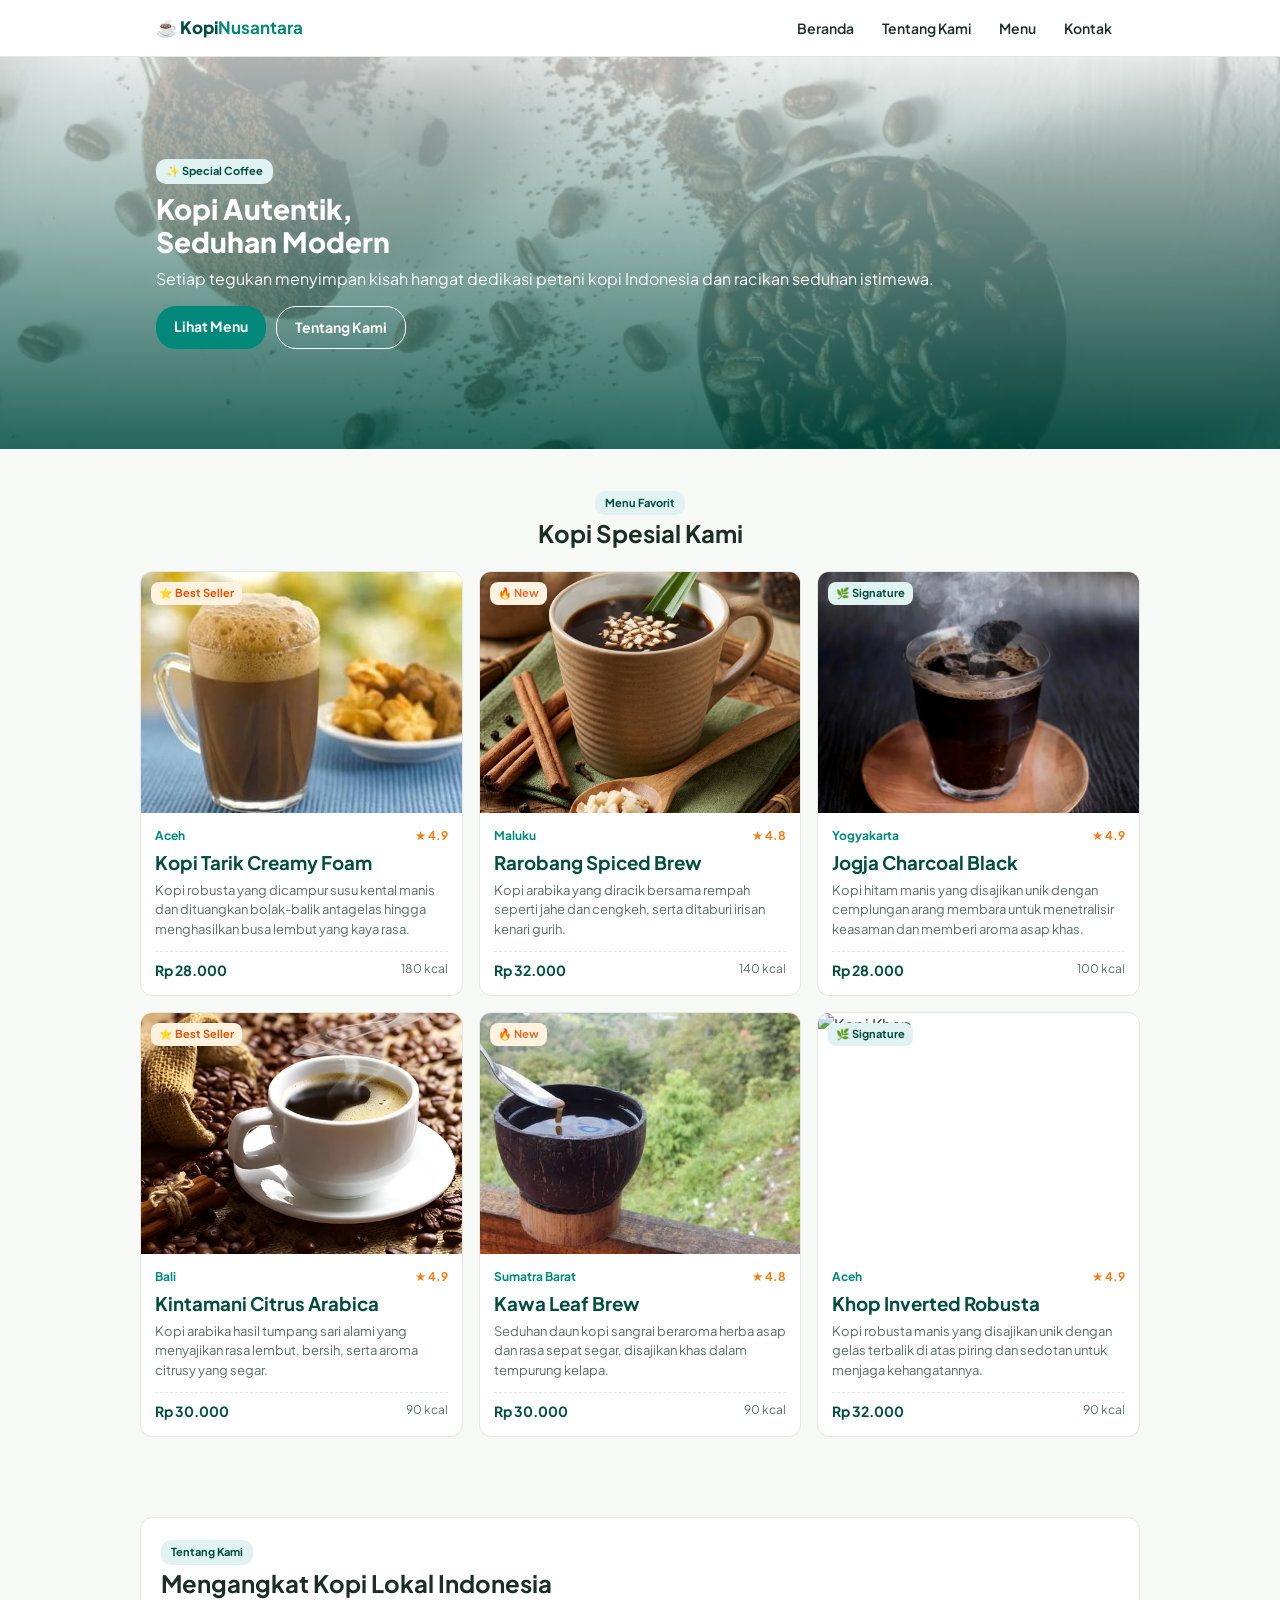
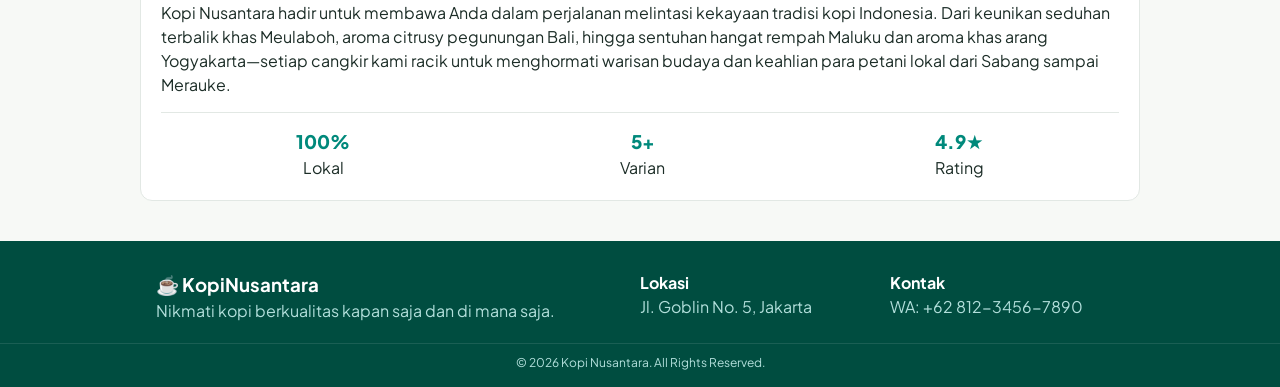
==== KopiNusantara-Pert4-Kel5/index.html @ 118d6b1d "mengganti nama folder" ====
<!DOCTYPE html>
<html lang="id">
<head>
    <meta charset="UTF-8">
    <meta name="viewport" content="width=device-width, initial-scale=1.0">
    <link rel="stylesheet" href="style.css">
    <title>Kopi Nusantara - Kelompok 5</title>
    <link rel="preconnect" href="https://fonts.googleapis.com">
    <link rel="preconnect" href="https://fonts.gstatic.com" crossorigin>
    <link href="https://fonts.googleapis.com/css2?family=Plus+Jakarta+Sans:wght@400;500;600;700;800&display=swap" rel="stylesheet">
</head>
    <!-- Navigation -->
    <header class="nav">
        <div class="wrap nav-box">
            <a href="#" class="logo">☕ Kopi<b>Nusantara</b></a>
            <ul class="menu">
                <li><a href="#beranda">Beranda</a></li>
                <li><a href="#tentang">Tentang Kami</a></li>
                <li><a href="#menu">Menu</a></li>
                <li><a href="#kontak">Kontak</a></li>
            </ul>
        </div>
    </header>

    <!-- Header -->
    <section id="beranda" class="header">
        <div class="wrap header-top">
            <span class="tag">✨ Special Coffee</span>
            <h1>Kopi Autentik,<br>Seduhan Modern</h1>
            <p>Setiap tegukan menyimpan kisah hangat dedikasi petani kopi Indonesia dan racikan seduhan istimewa.</p>
            <div class="btn-group">
                <a href="#menu" class="btn btn-menu">Lihat Menu</a>
                <a href="#tentang" class="btn btn-aboutus">Tentang Kami</a>
            </div>
        </div>
    </section>

    <!-- Menu -->
    <section id="menu" class="sec wrap">
        <div class="head">
            <span class="tag">Menu Favorit</span>
            <h2>Kopi Spesial Kami</h2>
        </div>

        <div class="grid">
            <!-- Menu 1 -->
            <div class="card">
                <div class="img-box">
                    <span class="badge badge-bestseller">⭐ Best Seller</span>
                    <img src="assets/kopitarik.jpeg" alt="Kopi Tarik" class="img-res">
                </div>
                <div class="card-txt">
                    <div class="card-top">
                        <span class="daerah">Aceh</span>
                        <span class="rate">★ 4.9</span>
                    </div>
                    <h3>Kopi Tarik Creamy Foam</h3>
                    <p>Kopi robusta yang dicampur susu kental manis dan dituangkan bolak-balik antagelas hingga menghasilkan busa lembut yang kaya rasa.</p>
                    <div class="card-bot">
                        <span class="harga">Rp 28.000</span>
                        <span class="info">180 kcal</span>
                    </div>
                </div>
            </div>

            <!-- Menu 2 -->
            <div class="card">
                <div class="img-box">
                    <span class="badge badge-new">🔥 New</span>
                    <img src="assets/kopirarobang.jpeg" alt="Kopi Rarobang" class="img-res">
                </div>
                <div class="card-txt">
                    <div class="card-top">
                        <span class="daerah">Maluku</span>
                        <span class="rate">★ 4.8</span>
                    </div>
                    <h3>Rarobang Spiced Brew</h3>
                    <p>Kopi arabika yang diracik bersama rempah seperti jahe dan cengkeh, serta ditaburi irisan kenari gurih.</p>
                    <div class="card-bot">
                        <span class="harga">Rp 32.000</span>
                        <span class="info">140 kcal</span>
                    </div>
                </div>
            </div>

            <!-- Menu 3 -->
            <div class="card">
                <div class="img-box">
                    <span class="badge badge-signature">🌿 Signature</span>
                    <img src="assets/kopijos.jpeg" alt="Kopi Jos" class="img-res">
                </div>
                <div class="card-txt">
                    <div class="card-top">
                        <span class="daerah">Yogyakarta</span>
                        <span class="rate">★ 4.9</span>
                    </div>
                    <h3>Jogja Charcoal Black</h3>
                    <p>Kopi hitam manis yang disajikan unik dengan cemplungan arang membara untuk menetralisir keasaman dan memberi aroma asap khas.</p>
                    <div class="card-bot">
                        <span class="harga">Rp 28.000</span>
                        <span class="info">100 kcal</span>
                    </div>
                </div>
            </div>

            <!-- Menu 4 -->
            <div class="card">
                <div class="img-box">
                    <span class="badge badge-bestseller">⭐ Best Seller</span>
                    <img src="assets/kopikintamani.jpeg" alt="Kopi Kintamani" class="img-res">
                </div>
                <div class="card-txt">
                    <div class="card-top">
                        <span class="daerah">Bali</span>
                        <span class="rate">★ 4.9</span>
                    </div>
                    <h3>Kintamani Citrus Arabica</h3>
                    <p>Kopi arabika hasil tumpang sari alami yang menyajikan rasa lembut, bersih, serta aroma citrusy yang segar.</p>
                    <div class="card-bot">
                        <span class="harga">Rp 30.000</span>
                        <span class="info">90 kcal</span>
                    </div>
                </div>
            </div>

            <!-- Menu 5 -->
            <div class="card">
                <div class="img-box">
                    <span class="badge badge-new">🔥 New</span>
                    <img src="assets/kopikawa.jpeg" alt="Kopi Kawa" class="img-res">
                </div>
                <div class="card-txt">
                    <div class="card-top">
                        <span class="daerah">Sumatra Barat</span>
                        <span class="rate">★ 4.8</span>
                    </div>
                    <h3>Kawa Leaf Brew</h3>
                    <p>Seduhan daun kopi sangrai beraroma herba asap dan rasa sepat segar, disajikan khas dalam tempurung kelapa.</p>
                    <div class="card-bot">
                        <span class="harga">Rp 30.000</span>
                        <span class="info">90 kcal</span>
                    </div>
                </div>
            </div>

            <!-- Menu 6 -->
            <div class="card">
                <div class="img-box">
                    <span class="badge badge-signature">🌿 Signature</span>
                    <img src="assets/kopikhop.jpeg" alt="Kopi Khop" class="img-res">
                </div>
                <div class="card-txt">
                    <div class="card-top">
                        <span class="daerah">Aceh</span>
                        <span class="rate">★ 4.9</span>
                    </div>
                    <h3>Khop Inverted Robusta</h3>
                    <p>Kopi robusta manis yang disajikan unik dengan gelas terbalik di atas piring dan sedotan untuk menjaga kehangatannya.</p>
                    <div class="card-bot">
                        <span class="harga">Rp 32.000</span>
                        <span class="info">90 kcal</span>
                    </div>
                </div>
            </div>
        </div>
    </section>

    <!-- Tentang Kami -->
    <section id="tentang" class="sec wrap">
        <div class="box-about">
            <span class="tag">Tentang Kami</span>
            <h2>Mengangkat Kopi Lokal Indonesia</h2>
            <p>Kopi Nusantara hadir untuk membawa Anda dalam perjalanan melintasi kekayaan tradisi kopi Indonesia. Dari keunikan seduhan terbalik khas Meulaboh, aroma citrusy pegunungan Bali, hingga sentuhan hangat rempah Maluku dan aroma khas arang Yogyakarta—setiap cangkir kami racik untuk menghormati warisan budaya dan keahlian para petani lokal dari Sabang sampai Merauke.</p>
            
            <div class="stats">
                <div class="stat-box">
                    <h3>100%</h3>
                    <p>Lokal</p>
                </div>
                <div class="stat-box">
                    <h3>5+</h3>
                    <p>Varian</p>
                </div>
                <div class="stat-box">
                    <h3>4.9★</h3>
                    <p>Rating</p>
                </div>
            </div>
        </div>
    </section>
    
    <!-- Footer -->
    <footer id="kontak" class="foot">
        <div class="wrap foot-grid">
            <div>
                <h3>☕ KopiNusantara</h3>
                <p>Nikmati kopi berkualitas kapan saja dan di mana saja.</p>
            </div>
            <div>
                <h4>Lokasi</h4>
                <p>Jl. Goblin No. 5, Jakarta</p>
            </div>
            <div>
                <h4>Kontak</h4>
                <p>WA: +62 812-3456-7890</p>
            </div>
        </div>
        <div class="foot-copy">
            <p>&copy; 2026 Kopi Nusantara. All Rights Reserved.</p>
        </div>
    </footer>

</body>
</html>
---- KopiNusantara-Pert4-Kel5/style.css ----
* {
    margin: 0;
    padding: 0;
    box-sizing: border-box;
}

body {
    font-family: 'Plus Jakarta Sans', sans-serif;
    background: #f7f9f6;
    color: #1c2d27;
    line-height: 1.5;
    overflow-x: hidden;
}

.wrap {
    width: 100%;
    max-width: 1000px;
    padding: 0 16px;
    margin: 0 auto;
}

.sec {
    padding: 40px 0;
}

.nav {
    background: #ffffff;
    border-bottom: 1px solid #e2e8e4;
    position: sticky;
    top: 0;
    z-index: 100;
}

.nav-box {
    display: flex;
    justify-content: space-between;
    align-items: center;
    height: 56px;
}

.logo {
    text-decoration: none;
    color: #004d40;
    font-size: 17px;
    font-weight: 800;
}

.logo b {
    color: #00897b;
}

.menu {
    display: flex;
    list-style: none;
    gap: 4px;
}

.menu a {
    text-decoration: none;
    color: #1c2d27;
    font-weight: 600;
    font-size: 13px;
    padding: 6px 10px;
    border-radius: 6px;
    transition: 0.2s;
}

.menu a:hover {
    background: #f0fdf4;
    color: #00897b;
}

.menu a:active {
    transform: scale(0.95);
}

.foot {
    background: #004d40;
    color: #b2dfdb;
    padding: 30px 0 15px;
}

.foot-grid {
    display: grid;
    gap: 16px;
}

.foot h3,
.foot h4 {
    color: #ffffff;
}

.foot-copy {
    text-align: center;
    margin-top: 20px;
    padding-top: 10px;
    border-top: 1px solid rgba(255, 255, 255, 0.1);
    font-size: 12px;
}

.tag {
    display: inline-block;
    background: #e0f2f1;
    color: #004d40;
    font-size: 11px;
    font-weight: 700;
    padding: 4px 10px;
    border-radius: 10px;
}

.header {
    padding: 100px 0;
    color: #ffffff;
    background: linear-gradient(rgba(233, 238, 237, 0.75), rgba(0, 77, 64, 0.85)),
                url('assets/background.jpg') center/cover no-repeat;
}

.header-bg-img {
    position: absolute;
    top: 0;
    left: 0;
    width: 100%;
    height: 100%;
    object-fit: cover;
    opacity: 0.3;
    z-index: 1;
}

.header-top h1 {
    font-size: 28px;
    font-weight: 800;
    margin: 8px 0;
    line-height: 1.2;
}

.btn-group {
    display: flex;
    flex-direction: column;
    gap: 10px;
    margin-top: 15px;
}

.btn {
    display: inline-block;
    padding: 10px 18px;
    border-radius: 20px;
    text-decoration: none;
    font-weight: 700;
    font-size: 14px;
    text-align: center;
    transition: 0.15s;
}

.btn-menu {
    background: #00897b;
    color: #ffffff;
}

.btn-aboutus {
    border: 1px solid #ffffff;
    color: #ffffff;
}

.btn:hover {
    opacity: 0.9;
    transform: translateY(-2px);
}

.btn:active {
    transform: translateY(1px) scale(0.97);
}

.head {
    text-align: center;
    margin-bottom: 20px;
}

.grid {
    display: grid;
    grid-template-columns: 1fr;
    gap: 16px;
}

.card {
    background: #ffffff;
    border-radius: 12px;
    overflow: hidden;
    border: 1px solid #e2e8e4;
    transition: 0.2s;
    cursor: pointer;
}

.card:hover {
    transform: translateY(-3px);
    box-shadow: 0 6px 15px rgba(0, 0, 0, 0.06);
}

.card:active {
    transform: translateY(0) scale(0.98);
}

.img-box {
    position: relative;
    width: 100%;
    overflow: hidden;
    aspect-ratio: 4 / 3;
    border-radius: 8px 8px 0 0;
}

.img-res {
    max-width: 100%;
    height: auto;
    display: block;
}

.img-box img {
    width: 100%;
    height: 100%;
    object-fit: cover;
    transition: 0.3s;
}

.card:hover .img-box img {
    transform: scale(1.05);
}

.badge {
    position: absolute;
    top: 10px;
    left: 10px;
    font-size: 11px;
    font-weight: 700;
    padding: 3px 8px;
    border-radius: 8px;
}

.badge-bestseller {
    background: #fff3e0;
    color: #e65100;
}

.badge-signature {
    background: #e0f2f1;
    color: #004d40;
}

.badge-new {
    background: #fff3e0;
    color: #db6e33;
}

.card-txt {
    padding: 14px;
}

.card-top,
.card-bot {
    display: flex;
    justify-content: space-between;
    font-weight: 700;
}

.card-top {
    font-size: 12px;
    margin-bottom: 4px;
}

.daerah {
    color: #00897b;
}

.rate {
    color: #f57f17;
}

.card-txt h3 {
    color: #004d40;
    margin-bottom: 4px;
}

.card-txt p {
    font-size: 13px;
    color: #5a6e67;
    margin-bottom: 12px;
}

.card-bot {
    border-top: 1px dashed #e2e8e4;
    padding-top: 8px;
    font-size: 14px;
}

.harga {
    color: #004d40;
}

.info {
    font-weight: 400;
    font-size: 12px;
    color: #5a6e67;
}

.box-about {
    background: #ffffff;
    padding: 20px;
    border-radius: 12px;
    border: 1px solid #e2e8e4;
}

.stats {
    display: flex;
    justify-content: space-around;
    margin-top: 15px;
    padding-top: 15px;
    border-top: 1px solid #e2e8e4;
    text-align: center;
}

.stats h3 {
    color: #00897b;
    font-weight: 800;
}

@media (min-width: 576px) {
    .btn-group {
        flex-direction: row;
    }
    .grid {
        grid-template-columns: repeat(2, 1fr);
    }
    .menu a {
        font-size: 14px;
        padding: 8px 12px;
    }
}

@media (min-width: 993px) {
    .grid {
        grid-template-columns: repeat(3, 1fr);
    }
    .foot-grid {
        grid-template-columns: 2fr 1fr 1fr;
    }
}
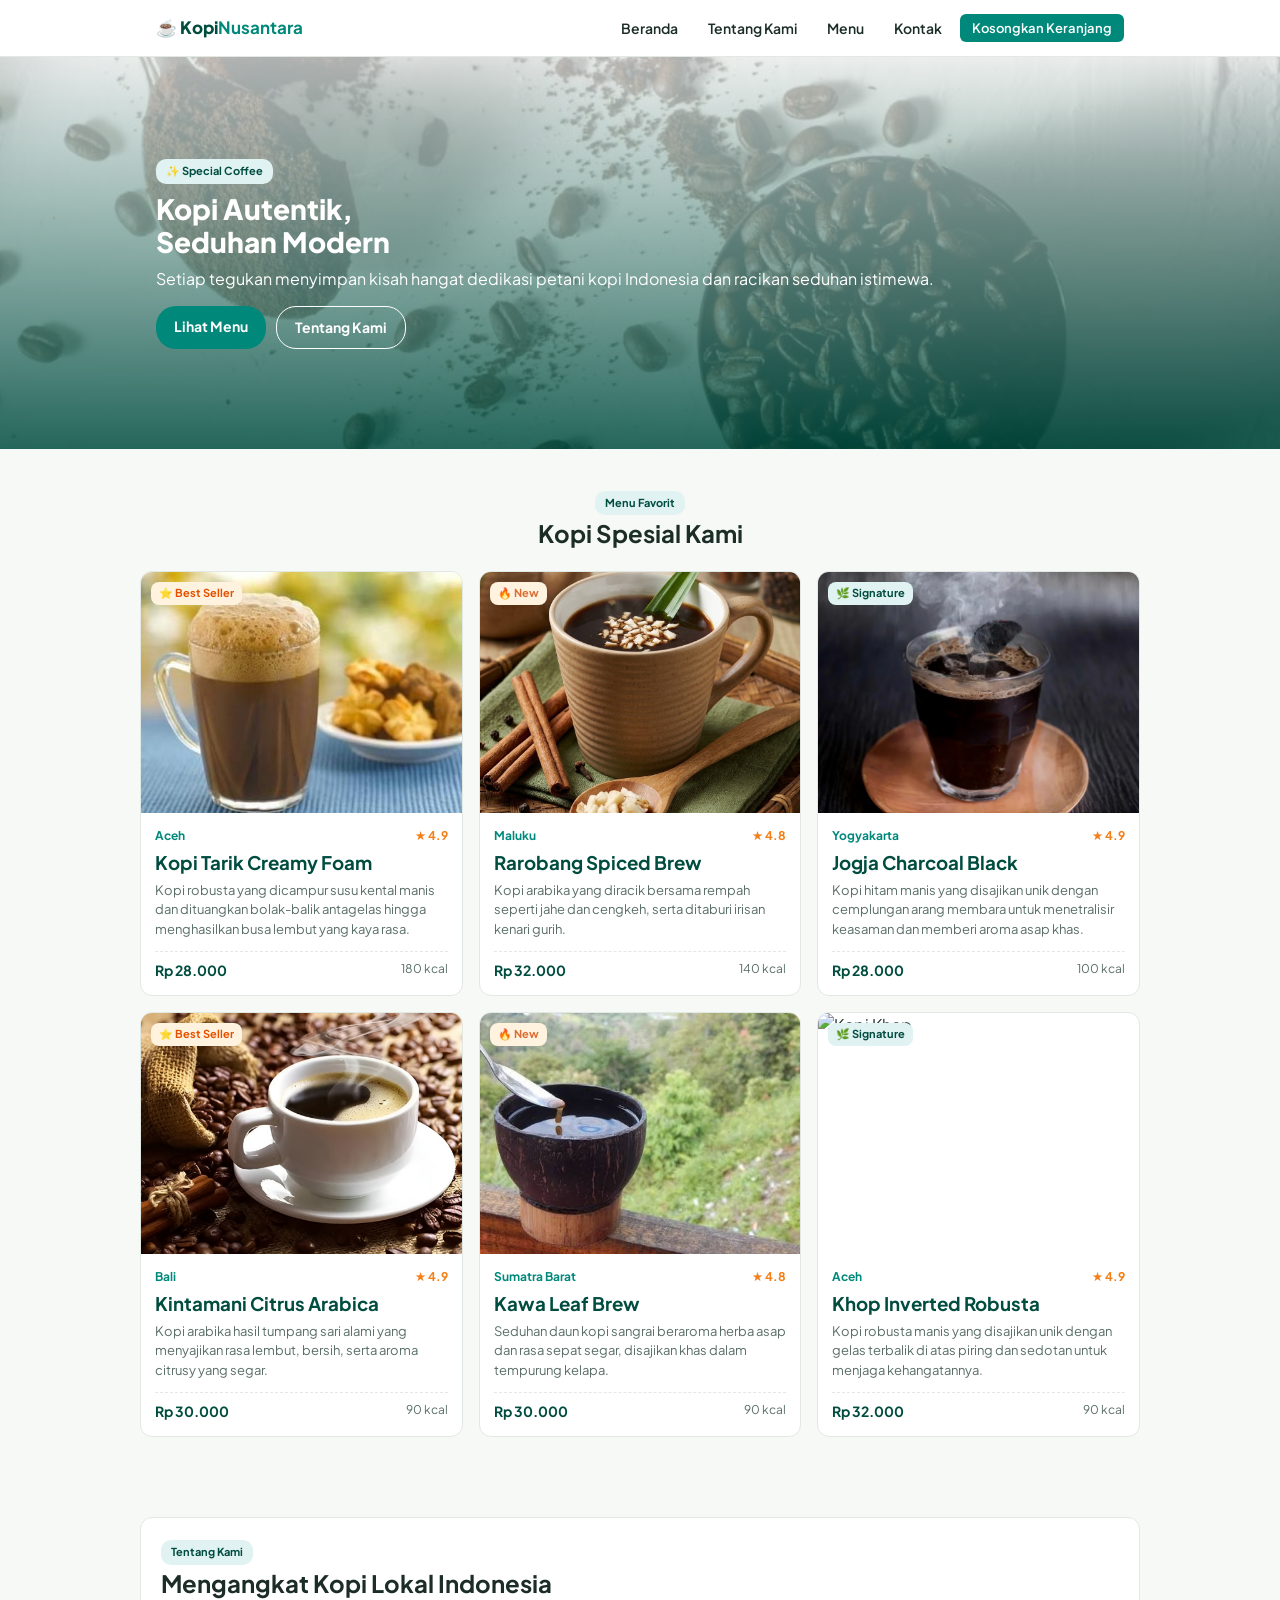
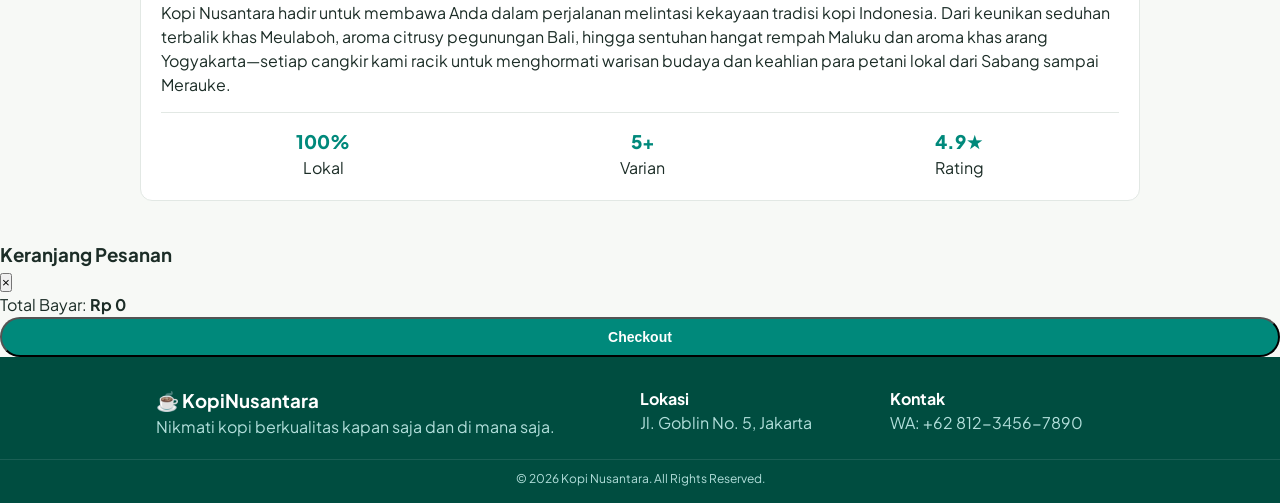
==== commit ebdd14e4: "menambahkan js" ====
--- a/KopiNusantara-Pert4-Kel5/index.html
+++ b/KopiNusantara-Pert4-Kel5/index.html
@@ -18,6 +18,12 @@
                 <li><a href="#tentang">Tentang Kami</a></li>
                 <li><a href="#menu">Menu</a></li>
                 <li><a href="#kontak">Kontak</a></li>
+                <li>
+                    <button id="btn-reset" class="btn-reset">
+                        Kosongkan Keranjang
+                    </button>
+                </li>
+                
             </ul>
         </div>
     </header>
@@ -189,6 +195,26 @@
         </div>
     </section>
     
+    <!-- Modal Keranjang Belanja -->
+    <div id="modal-keranjang" class="cart-modal">
+        <div class="cart-content">
+            <div class="cart-header">
+                <h3>Keranjang Pesanan</h3>
+                <button id="btn-tutup-cart" class="close-btn">&times;</button>
+            </div>
+            <div id="daftar-keranjang" class="cart-body">
+                <!-- Daftar item akan dimuat di sini -->
+            </div>
+            <div class="cart-footer">
+                <div class="cart-total">
+                    <span>Total Bayar:</span>
+                    <b id="total-harga">Rp 0</b>
+                </div>
+                <button id="btn-checkout" class="btn btn-menu" style="width: 100%;">Checkout</button>
+            </div>
+        </div>
+    </div>
+
     <!-- Footer -->
     <footer id="kontak" class="foot">
         <div class="wrap foot-grid">
@@ -210,5 +236,6 @@
         </div>
     </footer>
 
+    <script src="script.js"></script>
 </body>
 </html>
--- a/KopiNusantara-Pert4-Kel5/style.css
+++ b/KopiNusantara-Pert4-Kel5/style.css
@@ -51,8 +51,9 @@
 
 .menu {
     display: flex;
+    align-items: center;
     list-style: none;
-    gap: 4px;
+    gap: 6px;
 }
 
 .menu a {
@@ -71,6 +72,27 @@
 }
 
 .menu a:active {
+    transform: scale(0.95);
+}
+
+.btn-reset {
+    background: #00897b;
+    color: #ffffff;
+    border: none;
+    font-weight: 600;
+    font-size: 13px;
+    padding: 6px 12px;
+    border-radius: 6px;
+    cursor: pointer;
+    font-family: inherit;
+    transition: 0.2s;
+}
+
+.btn-reset:hover {
+    background: #004d40;
+}
+
+.btn-reset:active {
     transform: scale(0.95);
 }
 
